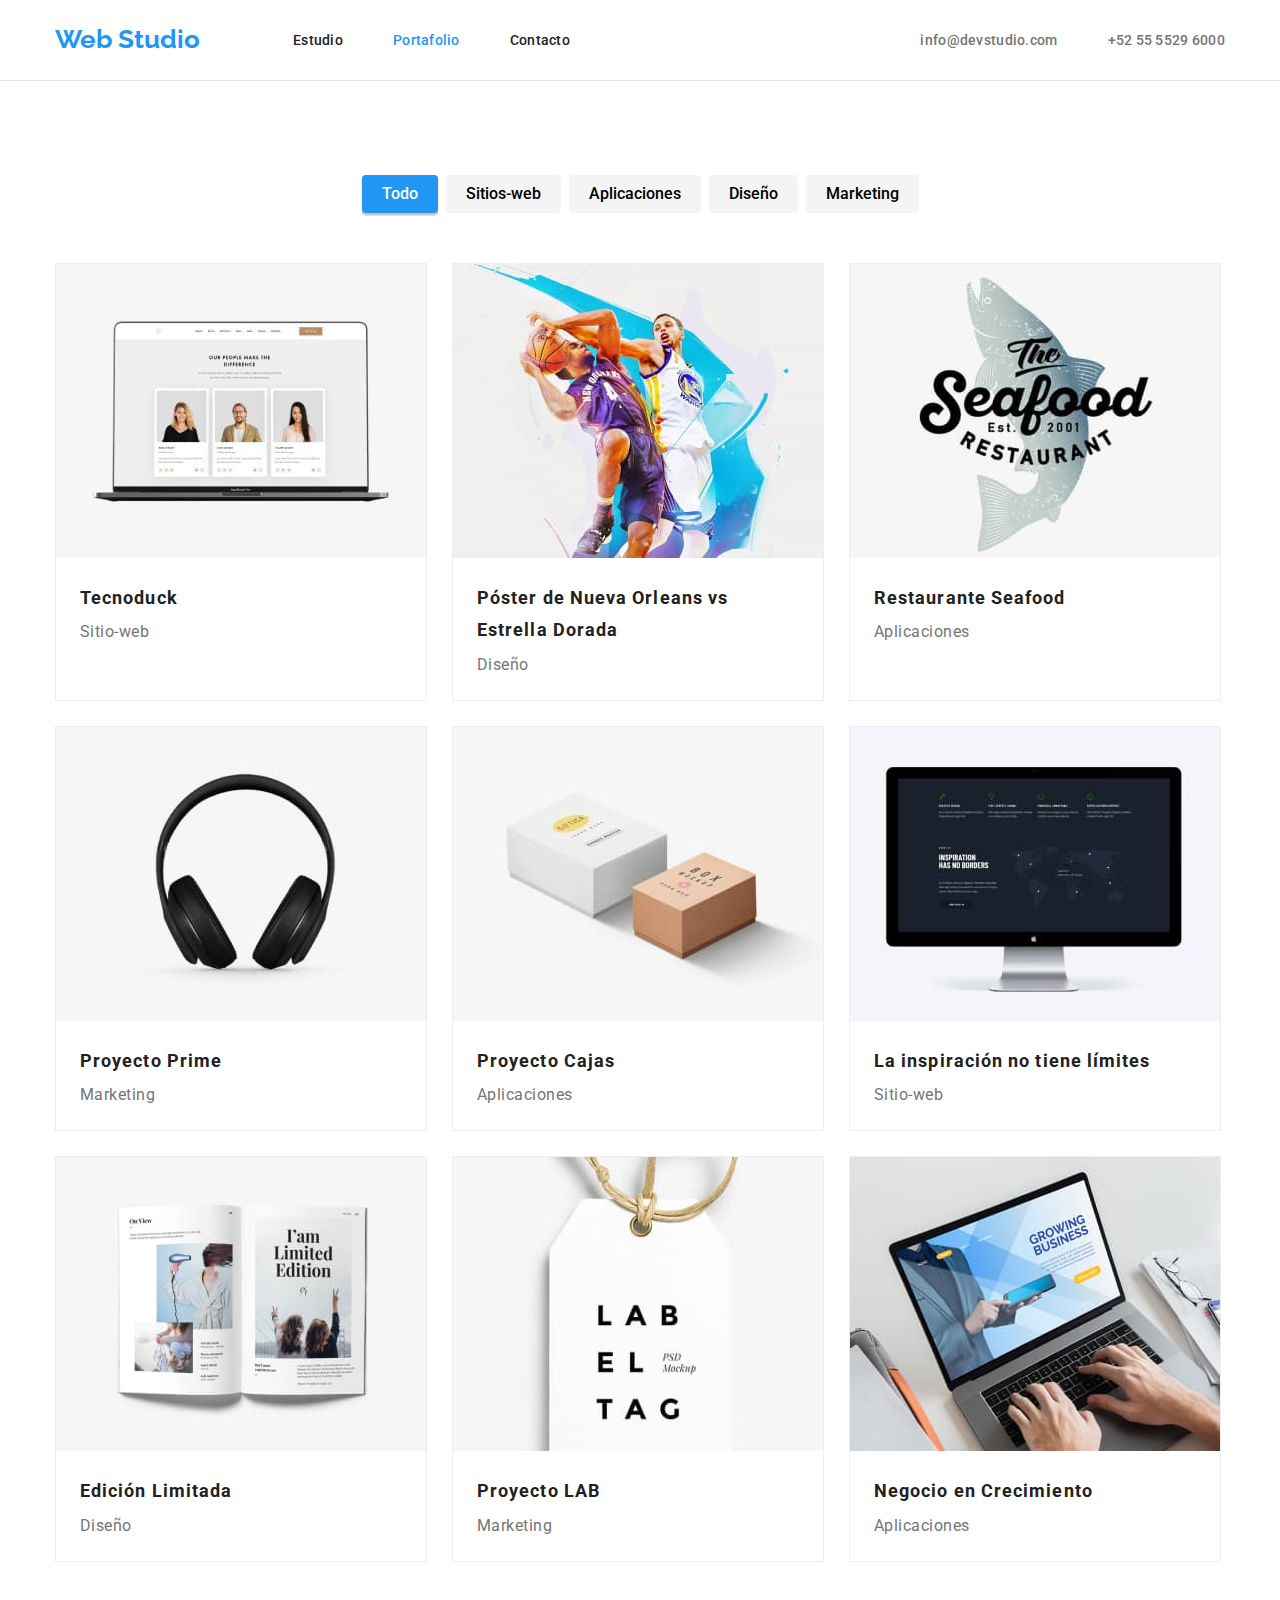
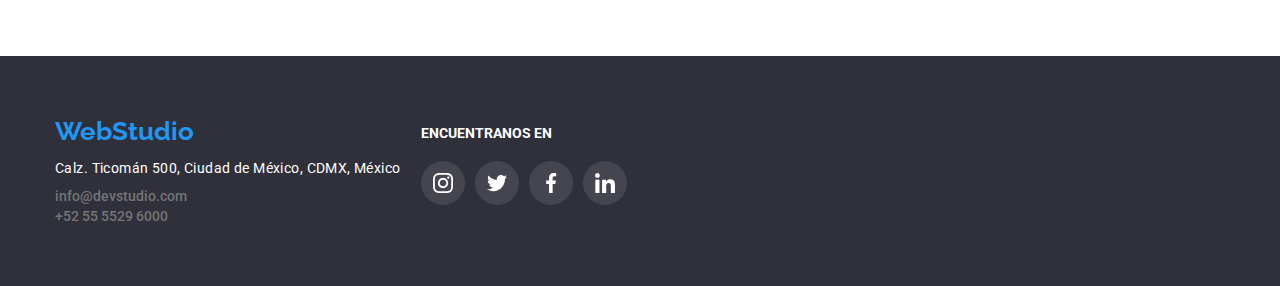
==== portafolio.html @ 3d648154 "Repository Clon" ====
<!DOCTYPE html>
<html lang="en">
  <head>
    <meta charset="UTF-8" >
    <meta http-equiv="X-UA-Compatible" content="IE=edge" >
    <meta name="viewport" content="width=device-width, initial-scale=1.0" >
    <title>Web Studio</title>
    <link rel="stylesheet" href="https://cdnjs.cloudflare.com/ajax/libs/modern-normalize/1.0.0/modern-normalize.min.css"/>
    <link rel="stylesheet" href="./css/style.css">
    <link rel="preconnect" href="https://fonts.googleapis.com">
    <link rel="preconnect" href="https://fonts.gstatic.com" crossorigin>
    <link href="https://fonts.googleapis.com/css2?family=Raleway:wght@700&family=Roboto:wght@400;500;700;900&display=swap" rel="stylesheet">
  </head>

  <body>
    <header class="header">
        <div class="container header-container">
                <nav class="menu-nav">
                    <a class="logo logo-header-position" href="#">Web Studio</a>
                    <ul class="menu-list list">
                        <li class="menu-list-item"><a class="menu-list-link" href="./index.html">Estudio</a></li>
                        <li class="menu-list-item"><a class="menu-list-portafolio" href="./portafolio.html">Portafolio</a></li>
                        <li class="menu-list-item"><a class="menu-list-link" href="#">Contacto</a></li>
                    </ul>
                </nav>
            <ul class="contact-list list">
                <li class="contact-list-item"><a class="contact-list-link" href="#">info@devstudio.com</a></li>
                <li class="contact-list-item"><a class="contact-list-link" href="#">+52 55 5529 6000</a></li>
            </ul>
        </div>           
    </header>
    <main>
      <section class="menu-section section">
        <div class="container menu-container">
          <h1 hidden class="visually-hidden">Portafolio</h1>
            <ul class="list-menu-button list">
              <li class="menu-section-list-item">
                <button class="menu-section-button-all" type="button">Todo</button>
              </li>
              <li class="menu-section-list-item">
                <button class="menu-section-button" type="button">Sitios-web</button>
              </li>
              <li class="menu-section-list-item">
                <button class="menu-section-button"  type="button">Aplicaciones</button>
              </li>
              <li class="menu-section-list-item">
                <button class="menu-section-button" type="button">Diseño</button>
              </li>
              <li class="menu-section-list-item">
                <button class="menu-section-button"  type="button">Marketing</button>
              </li>
            </ul>
            <ul class="list-projects list">
              <li class="projects-section-list-item">
                <img class="projects-section-img"
                src="images/tecnoduck.jpg" 
                alt="tecnoduck" >
                <div class="projects-section-title-text">
                <h2 class="projects-section-list-title">Tecnoduck</h2>
                <p class="projects-section-list-text">Sitio-web</p>
                </div>
              </li>
              <li class="projects-section-list-item">
                <img class="projects-section-img"
                src="images/posterdedeportes.jpg"
                alt="tecnoduck">
                <div class="projects-section-title-text">
                <h2 class="projects-section-list-title">Póster de Nueva Orleans vs Estrella Dorada</h2>
                <p class="projects-section-list-text">Diseño</p>
                </div>
              </li>
              <li class="projects-section-list-item">
                <img class="projects-section-img" 
                src="images/seafood.jpg" 
                alt="seafood" >
                <div class="projects-section-title-text">
                <h2 class="projects-section-list-title">Restaurante Seafood</h2>
                <p class="projects-section-list-text">Aplicaciones</p>
                </div>
              </li>
              <li class="projects-section-list-item">
                <img class="projects-section-img" 
                src="images/projectprime.jpg" 
                alt="projectprime" >
                <div class="projects-section-title-text">
                <h2 class="projects-section-list-title">Proyecto Prime</h2>
                <p class="projects-section-list-text">Marketing</p>
                </div>
              </li>
              <li class="projects-section-list-item">
                <img class="projects-section-img" 
                src="images/projectcajas.jpg" 
                alt="projectcajas" >
                <div class="projects-section-title-text">
                <h2 class="projects-section-list-title">Proyecto Cajas</h2>
                <p class="projects-section-list-text">Aplicaciones</p>
                </div>
              </li>
              <li class="projects-section-list-item">
                <img class="projects-section-img" 
                src="images/inspiracion.jpg" 
                alt="inspiracion" >
                <div class="projects-section-title-text">
                <h2 class="projects-section-list-title">La inspiración no tiene límites</h2>
                <p class="projects-section-list-text">Sitio-web</p>
                </div>
              </li>
              <li class="projects-section-list-item">
                <img class="projects-section-img" 
                src="images/edicion.jpg" 
                alt="edicion" >
                <div class="projects-section-title-text">
                <h2 class="projects-section-list-title">Edición Limitada</h2>
                <p class="projects-section-list-text">Diseño</p>
                </div>
              </li>
              <li class="projects-section-list-item">
                <img class="projects-section-img" 
                src="images/projectlab.jpg" 
                alt="projectlab" >
                <div class="projects-section-title-text">
                <h2 class="projects-section-list-title">Proyecto LAB</h2>
                <p class="projects-section-list-text">Marketing</p>
              </li>
              <li class="projects-section-list-item">
                <img class="projects-section-img" 
                src="images/negocio.jpg" 
                alt="negocio" >
                <div class="projects-section-title-text">
                <h2 class="projects-section-list-title">Negocio en Crecimiento</h2>
                <p class="projects-section-list-text">Aplicaciones</p>
                </div>
              </li>
            </ul>
          </div>
        </section>
    </main>
    <footer class="footer">
      <div class="container footer-container">
        <div>
          <a class="logo logo-footer-position" href="WebStudio">WebStudio</a>
          <address class="">
            <a
              class="link contacts site"
              href="https://goo.gl/maps/ua91CeisvxC2wW5t7"
              >Calz. Ticomán 500, Ciudad de México, CDMX, México</a
            >
            <ul class="list list-footer">
              <li class="footer-item">
                <a class="link contacts email" href="mailto:info@devstudio.com"
                  >info@devstudio.com</a
                >
              </li>
              <li class="footer-item">
                <a class="link contacts tel" href="tel:+52 55 5529 6000"
                  >+52 55 5529 6000</a
                >
              </li>
            </ul>
          </address>
        </div>
        <div class="icon-encuentranos-section">
          <h3 class="encuentranos">ENCUENTRANOS EN</h3>
          <ul class="list container-icon-footer">
            <li class="icon-footer-item">
            <a class="icon-footer-encuentranos" href="#">
                <svg class="icon-footer" width="44" height="44">
                <use
                  href="./images/symbol-defs.svg#icon-instagram-1"
                  width="20"
                  height="20"
                  x="12"
                  y="12"
                ></use>
              </a>
            </svg>
            </li>
            <li class="icon-footer-item">
            <a class="icon-footer-encuentranos" href="#">
                <svg class="icon-footer" width="44" height="44">
                <use
                  href="./images/symbol-defs.svg#icon-twitter-1"
                  width="20"
                  height="20"
                  x="12"
                  y="12"
                ></use>
              </a>
            </svg>
            </li>
            <li  class="icon-footer-item">
            <a class="icon-footer-encuentranos" href="#">
                <svg class="icon-footer" width="44" height="44">
                <use
                  href="./images/symbol-defs.svg#icon-facebook-1"
                  width="20"
                  height="20"
                  x="12"
                  y="12"
                ></use>
              </a>
            </svg>
            </li>
            <li  class="icon-footer-item">
            <a class="icon-footer-encuentranos" href="#">
                <svg class="icon-footer" width="44" height="44">
                <use
                  href="./images/symbol-defs.svg#icon-linkedin-1"
                  width="20"
                  height="20"
                  x="12"
                  y="12"
                ></use>
              </a>
            </svg>
            </li>
            </ul>
          </div>
        </div>
      </div>
    </footer>
  </body>
</html>
---- css/style.css ----
/* ESTOS SON TODOS LOS COLORES GLOBALES */

:root {
  --brand-color: #2196F3;
  --main-color-dark: #212121;
  --main-color-light: #FFFFFF;
  --main-color-grey: #757575;
  --main-border-light:#EEEEEE;
  --main-border-grey: #AFB1B8;
  --main-border-chill: #f7ebeb;
  --main-background-chill:#F5F4FA;
  --main-background-light: #FFFFFF;
  --main-background-beige: #E5E5E5;
  --main-background-semi-light: #f4f4f4;
  --main-background-dark: #2F303A;
 }

/*ESTO SON ESTILOS GLOBALES PARA TODO EL CODIGO */

body{
  font-family: 'Roboto', sans-serif;
  color: var(--main-color-dark);
}
h1,h2,h3,h4,h5,h6,p{
  margin-top: 0px;
}
*,*::before,*::after {
  box-sizing: border-box;
}
.list{
  list-style: none;
  padding-left: 0px;
  margin: 0px;
}
.header{
  border-bottom: 1px solid #E5E5E5;
}
.visually-hidden {
  position: absolute;
  width: 1px;
  height: 1px;
  margin: -1px;
  border: 0;
  padding: 0;
  white-space: nowrap;
  clip-path: inset(100%);
  clip: rect(0 0 0 0);
  overflow: hidden;
}
.icon-item{
  width: 264px;
  height: 112px;
  display: flex;
  align-items: center;
  justify-content: center;
  fill: var(--brand-color);
}

.header-container{
  display: flex;
  align-items: center;
}

.container {  
  width: 1200px;  
  padding-left: 15px;  
  padding-right: 15px;  
  margin-left:  auto;  
  margin-right: auto;
}
.section{
  padding-top: 94px;
  padding-bottom: 94px;
}

/* ESTO ES TODO HEADER */

.menu-nav{
  display: flex;
  align-items: center;
}
.logo{
  font-size: 26px;
  font-weight: 700;
  line-height: 1.19;
  color: var(--brand-color);
  margin-right: 93px;
  font-family: 'Raleway', sans-serif;
  text-decoration: none;
  display: block;
}
.logo-header-position{
  padding: 24px 0px 25px;
}
.menu-list{
  display: flex;
}
.menu-list-link{
  font-size: 14px;
  font-weight: 500;
  line-height: 0.8;
  letter-spacing: 0.02em;
  text-align: left;
  color: var(--main-color-dark);
  text-decoration: none;
  padding-top: 32px;
  padding-bottom: 32px;
}
.menu-list-item:not(:last-child){
  margin-right: 50px;
}
.menu-list-studio{
  font-size: 14px;
  font-weight: 500;
  line-height: 0.8;
  letter-spacing: 0.02em;
  text-align: left;
  text-decoration: none;
  color: var(--brand-color);
  padding-top: 32px;
  padding-bottom: 32px;
}
.menu-list-portafolio{
  font-size: 14px;
  font-weight: 500;
  line-height: 0.8;
  letter-spacing: 0.02em;
  text-align: left;
  text-decoration: none;
  color: var(--brand-color);
  padding-top: 32px;
  padding-bottom: 32px;
}
.menu-list-link:hover, .menu-list-link:focus, .menu-list-link:active{
  color: var(--brand-color);
}
.icon-envelope{
  fill: var(--main-color-grey);
}
.contact-list{
  display: flex;
  margin-left: auto;
}
.contact-list-link{
  padding-top: 32px;
  padding-bottom: 32px;
  font-family: 'Roboto', sans-serif;
  font-size: 14px;
  font-weight: 500;
  line-height: 0.8;
  letter-spacing: 0.02em;
  color: var(--main-color-grey);
  text-decoration: none;
}
.contact-list-item:not(:last-child){
  margin-right: 50px;
}
.contact-list-item:hover .contact-list-link{
  color: var(--brand-color);
}
.contact-list-item:hover .icon-envelope{
  fill: var(--brand-color);
}
.contact-list-link:focus{
  color: var(--brand-color);
}
.contact-list-link:focus .icon-envelope{
  fill: var(--brand-color);
}
.contact-list-item:not(:last-child){
  margin-right: 50px;
}

/* ESTO ES HERO SECTION */

.hero-section{
  text-align: center;
  padding: 200px 0;
  margin: auto;
  background: rgba(47, 48, 58, 0.4) url("https://cdn.discordapp.com/attachments/845486960742105089/1064712815560114276/img-hero.jpg")
  no-repeat center;
  background-size: cover;
  box-shadow: none;
}

.hero-title{
  font-size: 44px;
  font-weight: 900;
  line-height: 1.3;
  letter-spacing: 0.06em;
  margin-right: auto;
  margin-left: auto;
  color: var(--main-color-light);
  text-transform: uppercase;
  width: 696px;
  margin-bottom: 30px;
}
.hero-section-button{
  font-weight: 700;
  font-size: 16px;
  line-height: 1.8;
  border-radius: 4px;
  padding: 10px 32px 10px 32px;
  background-color: var(--brand-color);
  color: var(--main-color-light);
  box-shadow: 0px 4px 4px rgba(0, 0, 0, 0.15);
  border: 0px;
  cursor: pointer;
  width: 261px;
}

/* ESTO ES FEATURE SECTION */

.list-feature {
  display: flex;
  flex-wrap: wrap;
  gap: 30px;
  padding: 0;
}
.icon-item{
  display: flex;
  justify-content: center;
  margin-bottom: 20px;
  background-color: var(--main-background-chill);
  fill:var(--main-background-light);
  padding: 25px 102px 25px 102px;
  border-radius: 4px;
}
.feature-icon{ 
    width: 66px;
    height: 70px;
}
.feature-section-item{
  width: 270px;
  margin-left: auto;
  margin-right: auto;
  display: flex;
  flex-direction: column;
}
.feature-section-item h2 {
  margin-top: 0;
  font-size: 20px;
}
.feature-section-item p {
  margin: 0;
}
.feature-section-item {
  flex-basis: calc((100% - 90px) / 4);
}
.feature-section-list-title{
  font-style: normal;
  font-weight: 700;
  font-size: 14px;
  line-height: 1.6;
  letter-spacing: 0.03em;
  text-transform: uppercase;
  margin-bottom: 10px;
}
.feature-section-list-text{
  font-style: normal;
  font-weight: 400;
  font-size: 14px;
  line-height: 1.6;
  letter-spacing: 0.03em;
  color: var(--main-color-grey);
}

/* ESTO ES DEDICATION SECTION */

.dedication-section-title{
  display: block;
  font-weight: 700;
  font-size: 36px;
  line-height: 1.1;
  text-align: center;
  letter-spacing: 0.03em;
  margin-bottom: 55px;
}
.list-dedication {
  display: flex;
  flex-wrap: wrap;
  gap: 23px;
  padding: 0;
}
.dedication-section-item {
  flex-basis: calc((100% - 50px) / 3);
}

/* ESTO ES TEAM SECTION */

.team-section{
  background-color: var(--main-background-chill);
}
.team-section-title{
  display: block;
  text-align: center;
  margin-bottom: 50px;
  font-weight: 700;
  font-size: 36px;
  line-height: 1,1;
}
.team-soc-list {
    display: flex;
    justify-content: center;
    align-items: center;
    gap: 17px;
}
.team-soc-link {
    background-color: var(--main-background-light);
    border-radius: 50%;
    display: flex;
    width: 40px;
    height: 40px;
    align-items: center;
    justify-content: center;
}

.team-soc-item:hover .team-soc-link{
  background-color: var(--brand-color);
}
.team-soc-item:hover .team-soc-icon{
  fill: var(--main-color-light);
}
.team-soc-link .team-soc-icon:focus {
    fill: var(--main-color-light)
}
.team-soc-link:focus{
 background-color: var(--brand-color);
}
.team-soc-link:focus .team-soc-icon{
  fill: var(--main-color-light);
}
.team-soc-icon{
  height: 20px;
  width: 20px;
  fill: #AFB1B8;
}
.team-dedication {
  flex-wrap: wrap;
  gap: 37px;
  padding: 0;
}
.team-section-item {
  flex-basis: calc((100% - 111px) / 4);
}
.team-section-item{
  text-align: center;
  background-color: var(--main-background-light);
  border: 1px solid var(--main-border-chill);
  box-shadow: 0px 1px 3px rgba(0, 0, 0, 0.12), 0px 1px 1px rgba(0, 0, 0, 0.14), 0px 2px 1px rgba(0, 0, 0, 0.2);
  border-radius: 0px 0px 4px 4px;
}
.team-section-title-text{
  padding: 25px;
}
.team-section-list-title{
  display: block;
  margin-bottom: 15px;
  text-align: center;
  font-weight: 500;
  font-size: 16px;
  line-height: 1.1;
  letter-spacing: 0.03em;
}

.team-section-list-text{
  display: block;
  font-weight: 400;
  margin: 0px;
  margin-bottom: 28px;
  font-size: 16px;
  line-height: 1.1;
  letter-spacing: 0.03em;
  color: var(--main-color-grey);
}

/*ESTO ES CLIENTS */

.clients-title { 
    margin-top: 59px;
    font-weight: 700;
    font-size: 36px;
    line-height: 1.11;
    letter-spacing: 0.02em;
    color: var(--main-color-dark);
    text-align: center;
}
.clients-list {
    display: flex; 
    gap: 24px;
}
.site {
  font-size: 14px;
  font-weight: 400;
  letter-spacing: 0.03em;
  text-align: left;
  line-height: 1.8;
}
.clients-list-item{
  flex-basis: calc((100% - 130px) / 6);
}
.clients-link{
    border-radius: 4px;
    width: 168px;
    height: 88px;
    border: 1px solid var(--main-border-grey);
    display: flex;
    align-items: center;
    justify-content: center;
    cursor: pointer;
}
.clients-list-item{
    width: 168px;
    height: 88px;
}

.clients-list-item:hover .clients-link{
  color: var(--brand-color);
  border-color: solid 1px var(--brand-color);
}
.clients-list-item:hover .clients-icon{
  fill: var(--brand-color);
}
.clients-link:focus .clients-icon{
  background-color: var(--main-background-chill);
  fill: var(--brand-color);
}
.clients-icon {
  width: 104px;
  height: 56px;
  fill: currentColor;
  fill: #AFB1B8;
}
.clients-icon:hover{
  fill: var(--brand-color);
}


/*ESTO ES FOOTER */


.footer {
  background: var(--main-background-dark);
  padding-top: 60px;
  padding-bottom: 60px;
  display: flex;
}

.logo-footer-position {
  margin-bottom: 9px;
  margin-right: 0px;
}
.contacts.site {
  margin-bottom: 7px;
  display: block;
}
.footer-container {
  display: flex;
  gap: 20px;
}
.list-footer {
  margin-top: 0px;
  margin-bottom: 0px;
  padding-left: 0;
}
.contacts {
  font-style: normal;
  font-weight: 500;
  font-size: 14px;
  color: var(--main-color-grey);
  text-decoration: none;
  list-style: none;
}

.contacts:hover,
.contacts:focus {
  color: var(--brand-color);
}
.link.site {
  font-style: normal;
  font-weight: 400;
  font-size: 14px;
  color: var(--main-background-light);
  text-decoration: none;
}
.footer-item {
  margin-bottom: 2px;
}
.footer-item:last-child {
  margin-bottom: 0;
}

.icon-footer {
  cursor: pointer;
  border-radius: 50%;
  background: rgba(255, 255, 255, 0.1);
}
.icon-footer-encuentranos{
  fill: var(--main-color-light);
}
.icon-footer:hover{
  background-color: var(--brand-color);
}
.icon-footer-encuentranos:focus .icon-footer{
  background-color: var(--brand-color);
}
.container-icon-footer {
  display: flex;
  justify-content: center;
  align-items: center;
  cursor: pointer;
  gap: 10px;
}
.link.site{
  margin-bottom: 6px;
}
.encuentranos {
  padding-top: 9px;
  font-style: normal;
  font-weight: 700;
  font-size: 14px;
  color: var(--main-color-light);
  margin-bottom: 20px;
}

/*ESTO ES BOTONES DE PORTAFOLIO */

.list-menu-button{
  display: flex;
  justify-content: center;
  margin-bottom: 50px;
}
.menu-section-button{
  display: flex;
  font-size: 16px;
  line-height: 1.6;
  margin-left: 8px;
  font-family: 'Roboto', sans-serif;
  font-weight: 500;
  background: var(--main-background-semi-light);
  border: 0;
  padding: 6px 20px 6px 20px;
  border-radius: 4px;
}
.menu-section-button:hover, .menu-section-button:focus, .menu-section-button:active{
  background-color: var(--brand-color);
  box-shadow: 0px 3px 1px rgba(0, 0, 0, 0.1), 0px 1px 2px rgba(0, 0, 0, 0.08), 0px 2px 2px rgba(0, 0, 0, 0.12);
  border-radius: 4px;
  color:  var(--main-color-light);
  cursor: pointer;
}
.menu-section-button-all{
  display: flex;
  font-size: 16px;
  line-height: 1.6;
  font-family: 'Roboto', sans-serif;
  font-weight: 500;
  background: var(--main-background-semi-light);
  border: 0;
  padding: 6px 20px 6px 20px;
  border-radius: 4px;
  background-color: var(--brand-color);
  box-shadow: 0px 3px 1px rgba(0, 0, 0, 0.1), 0px 1px 2px rgba(0, 0, 0, 0.08), 0px 2px 2px rgba(0, 0, 0, 0.12);
  border-radius: 4px;
  color:  var(--main-color-light);
  cursor: pointer;
}

/*ESTO ES PROJECTOS DE PORTAFOLIO */

.list-projects {
  display: flex;
  flex-wrap: wrap;
  gap: 25px;
  padding: 0px;
}
.projects-section-list-item{
  flex-basis: calc((100% - 75px) / 3);
  background:var(--main-background-light);
  border: 1px solid var(--main-border-light);
}
.projects-section-list-item:hover{
  border: 1px solid var(--main-border-light);
  box-shadow: 0px 1px 1px rgba(0, 0, 0, 0.12), 0px 4px 4px rgba(0, 0, 0, 0.06), 1px 4px 6px rgba(0, 0, 0, 0.16);
}
.projects-section-title-text{
  padding: 20px 24px 20px 24px;
  margin-bottom: 0px;
}
.projects-section-list-title{
  line-height: 1.8;
  font-weight: 700;
  font-size: 18px;
  margin-bottom: 4px;
  letter-spacing: 0.06em;
  color: var(--main-color-dark);
}
.projects-section-list-text{
  font-weight: 400;
  font-size: 16px;
  margin-bottom: 0px;
  padding-bottom: 0px;
  letter-spacing: 0.03em;
  line-height: 1.8;
  color: var(--main-color-grey);
}
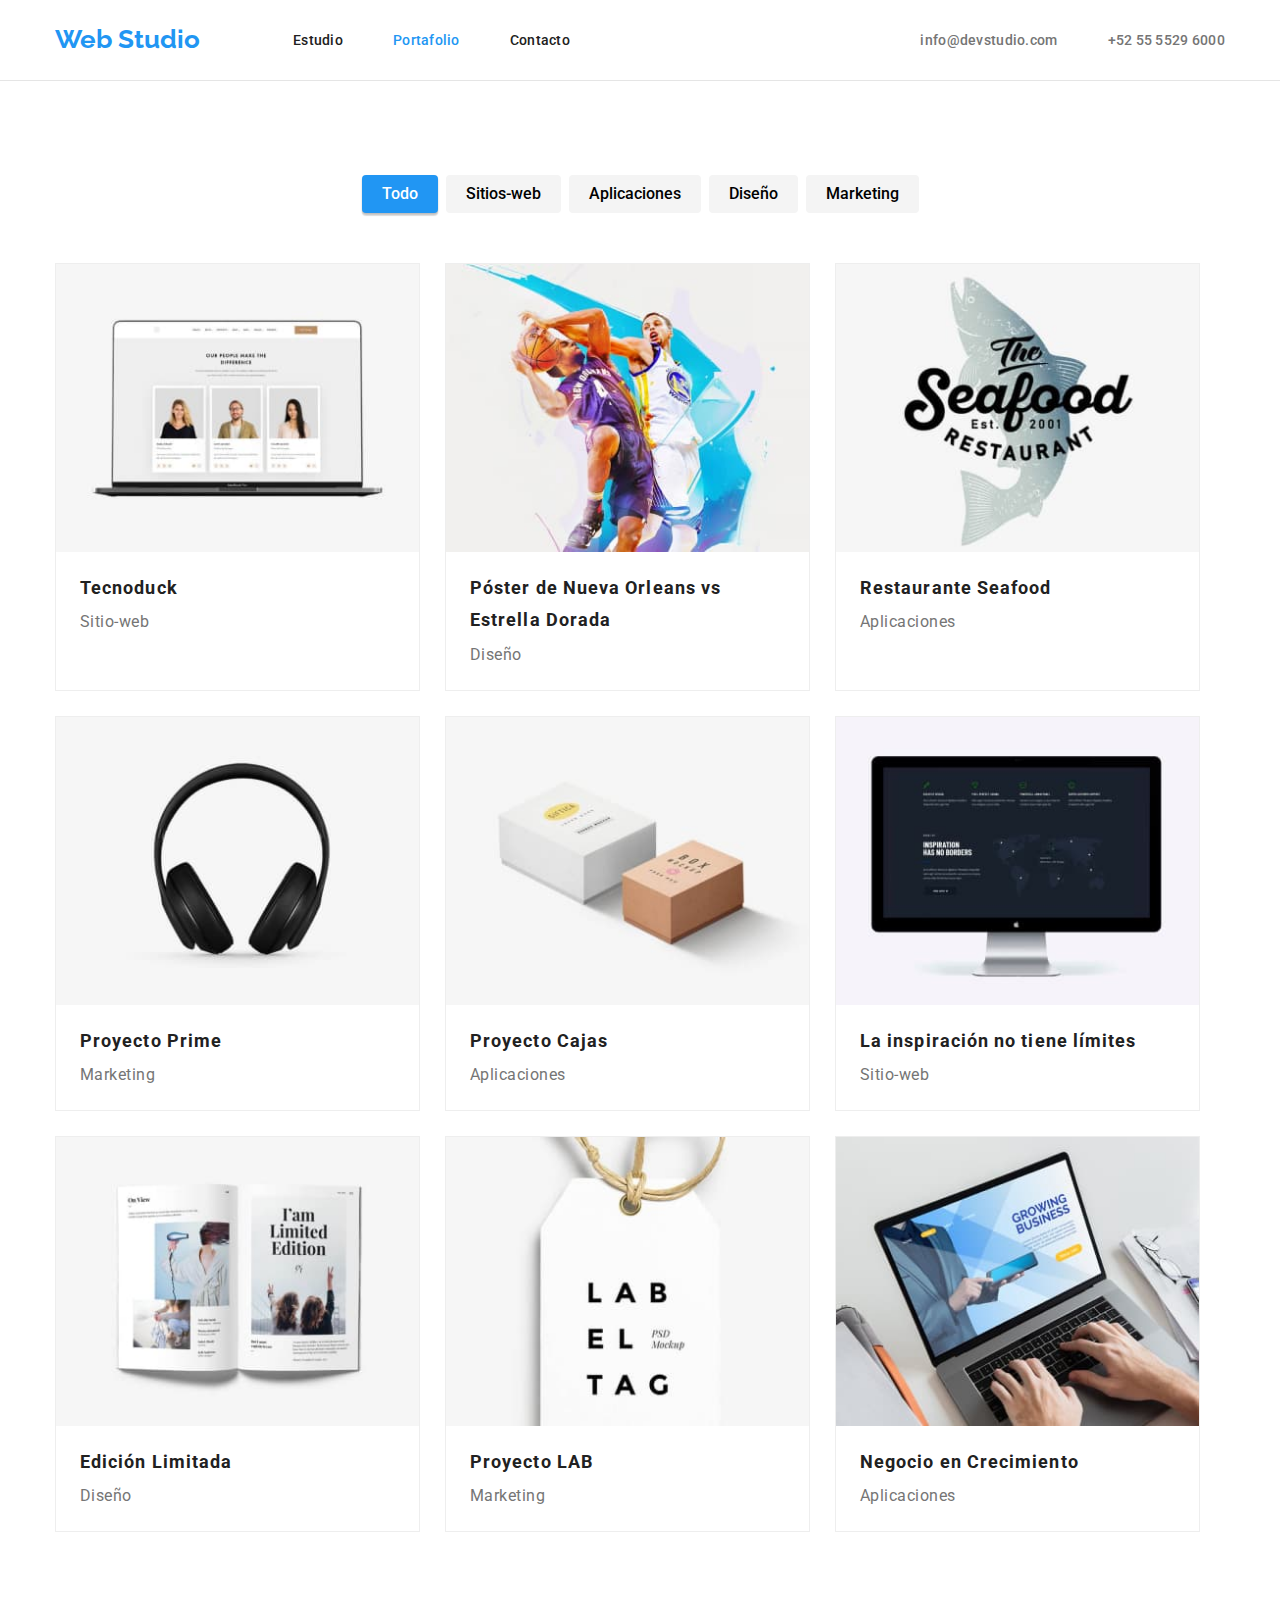
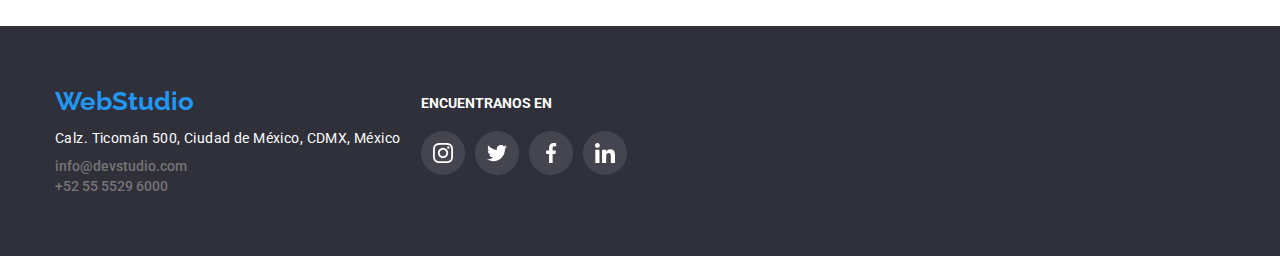
==== commit 22885d42: "go" ====
--- a/portafolio.html
+++ b/portafolio.html
@@ -52,13 +52,26 @@
             </ul>
             <ul class="list-projects list">
               <li class="projects-section-list-item">
-                <img class="projects-section-img"
-                src="images/tecnoduck.jpg" 
-                alt="tecnoduck" >
-                <div class="projects-section-title-text">
-                <h2 class="projects-section-list-title">Tecnoduck</h2>
-                <p class="projects-section-list-text">Sitio-web</p>
-                </div>
+                <a href target="_blank" class="projects-link">
+                  <div class="projects-thumb">
+                    <div class="projects-overlay">
+                      <p class="text-transition">
+                        Tecnoduck es una plataforma de distribución de
+                        coronavirus de última generación. Las compañías
+                        usan esta plataforma para el espionaje digital y
+                        los ataques a los servidores seguros de la competencia.
+                      </p>
+                    </div>
+                  </div>
+                  <img class="projects-section-img"
+                  src="images/tecnoduck.jpg" 
+                  alt="tecnoduck" 
+                  width="370">
+                  <div class="projects-section-title-text">
+                    <h2 class="projects-section-list-title">Tecnoduck</h2>
+                    <p class="projects-section-list-text">Sitio-web</p>
+                  </div>
+                </a>
               </li>
               <li class="projects-section-list-item">
                 <img class="projects-section-img"
--- a/css/style.css
+++ b/css/style.css
@@ -14,6 +14,7 @@
   --main-background-beige: #E5E5E5;
   --main-background-semi-light: #f4f4f4;
   --main-background-dark: #2F303A;
+  --cubic: cubic-bezier(0.4, 0, 0.2, 1);
  }
 
 /*ESTO SON ESTILOS GLOBALES PARA TODO EL CODIGO */
@@ -23,7 +24,11 @@
   color: var(--main-color-dark);
 }
 h1,h2,h3,h4,h5,h6,p{
-  margin-top: 0px;
+  margin: 0;
+}
+img {
+  display: flex;
+  max-width: 100%;
 }
 *,*::before,*::after {
   box-sizing: border-box;
@@ -136,6 +141,7 @@
   color: var(--brand-color);
 }
 .icon-envelope{
+  margin-right: 6px;
   fill: var(--main-color-grey);
 }
 .contact-list{
@@ -209,7 +215,37 @@
   cursor: pointer;
   width: 261px;
 }
-
+.backdrop.is-hidden{
+  visibility: hidden;
+  pointer-events: none;
+}
+.backdrop{
+  position: absolute;
+  width: 100%;
+  height: 100%;
+  top: 0;
+  left: 0;
+  display: flex;
+  justify-content: center;
+  align-items: center;
+  background: rgba(0, 0, 0, 0.2);
+  box-shadow: 0px 1px 3px rgba(0, 0, 0, 0.12), 0px 1px 1px rgba(0, 0, 0, 0.14), 0px 2px 1px rgba(0, 0, 0, 0.2);
+  border-radius: 4px;
+}
+.modal{
+  width: 528px;
+  height: 581px;
+  background: #FFFFFF;
+}
+.close-button{
+  left: 1026px;
+  top: 229px;
+  border-radius: 50%;
+  width: 30px;
+  height: 30px;
+  background: #FFFFFF;
+  border: 1px solid rgba(0, 0, 0, 0.1);
+}
 /* ESTO ES FEATURE SECTION */
 
 .list-feature {
@@ -604,4 +640,30 @@
   letter-spacing: 0.03em;
   line-height: 1.8;
   color: var(--main-color-grey);
+}
+.projects-link{
+  text-decoration: none;
+  color: currentColor;
+}
+.projects-thumb{
+  overflow: hidden;
+  position: relative;
+}
+
+.projects-overlay{
+  position: absolute;
+  top: 0;
+  left: 0;
+  background-color: var(--brand-color);
+  padding: 63px 32px 63px 24px;
+  transform: translateY(100%);
+  transition: transform 250ms var(--cubic);
+}
+.text-transition{
+  font-size: 16px;
+  line-height: 1.5;
+  color: var(--main-background-semi-light);
+}
+.projects-section-list-item:hover .projects-overlay {
+  transform: translateY(0);
 }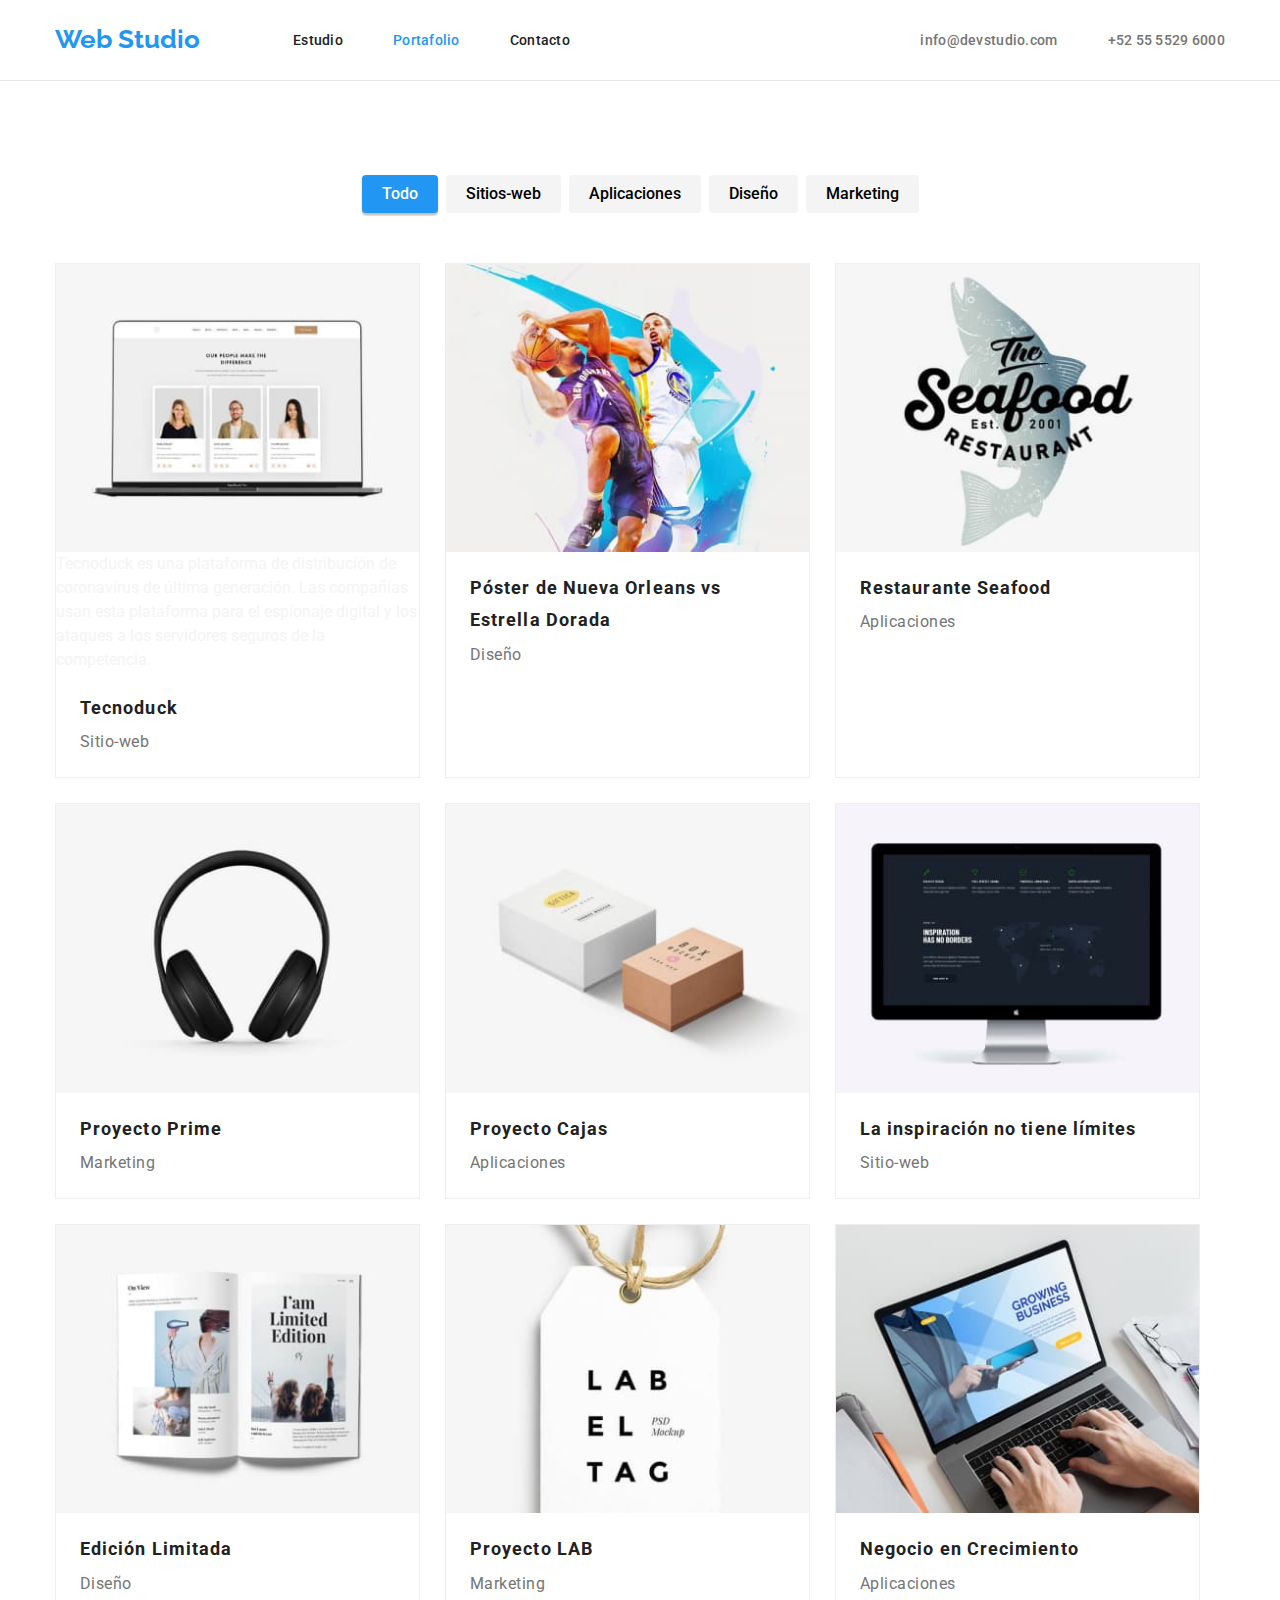
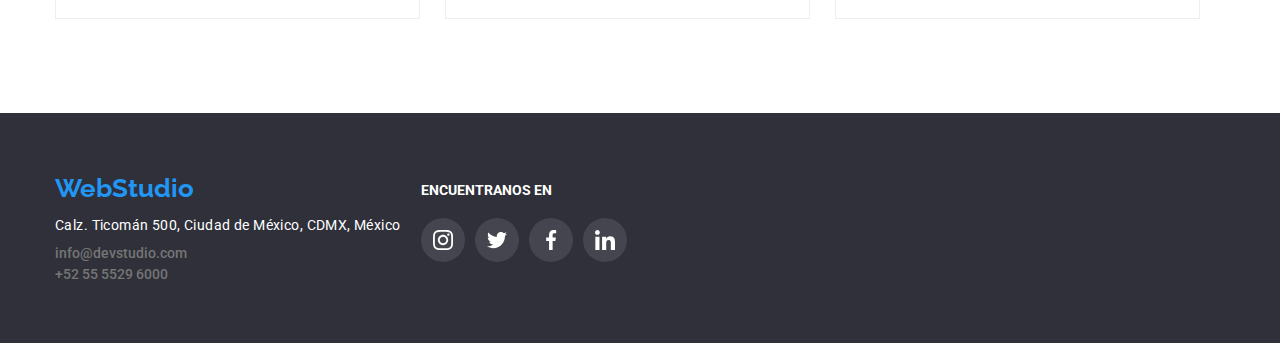
==== commit 1e789eb2: "Madre santa" ====
--- a/portafolio.html
+++ b/portafolio.html
@@ -54,19 +54,17 @@
               <li class="projects-section-list-item">
                 <a href target="_blank" class="projects-link">
                   <div class="projects-thumb">
-                    <div class="projects-overlay">
+                      <img class="projects-section-img"
+                      src="images/tecnoduck.jpg" 
+                      alt="tecnoduck" 
+                      width="370">
                       <p class="text-transition">
                         Tecnoduck es una plataforma de distribución de
                         coronavirus de última generación. Las compañías
                         usan esta plataforma para el espionaje digital y
                         los ataques a los servidores seguros de la competencia.
                       </p>
-                    </div>
                   </div>
-                  <img class="projects-section-img"
-                  src="images/tecnoduck.jpg" 
-                  alt="tecnoduck" 
-                  width="370">
                   <div class="projects-section-title-text">
                     <h2 class="projects-section-list-title">Tecnoduck</h2>
                     <p class="projects-section-list-text">Sitio-web</p>
--- a/css/style.css
+++ b/css/style.css
@@ -220,31 +220,36 @@
   pointer-events: none;
 }
 .backdrop{
-  position: absolute;
+  position: fixed;
   width: 100%;
   height: 100%;
   top: 0;
   left: 0;
-  display: flex;
-  justify-content: center;
-  align-items: center;
   background: rgba(0, 0, 0, 0.2);
   box-shadow: 0px 1px 3px rgba(0, 0, 0, 0.12), 0px 1px 1px rgba(0, 0, 0, 0.14), 0px 2px 1px rgba(0, 0, 0, 0.2);
   border-radius: 4px;
 }
 .modal{
+  top: calc((100% - 90px) / 8);
+  left: calc((100% - 528px) / 2);;
+  position: relative;
   width: 528px;
   height: 581px;
   background: #FFFFFF;
 }
 .close-button{
-  left: 1026px;
-  top: 229px;
+  position: absolute;
+  top: 8px;
+  right: 8px;
   border-radius: 50%;
   width: 30px;
   height: 30px;
   background: #FFFFFF;
   border: 1px solid rgba(0, 0, 0, 0.1);
+}
+.close-button-icon{
+  width: 11px;
+  height: 11px;
 }
 /* ESTO ES FEATURE SECTION */
 
@@ -322,7 +327,26 @@
 .dedication-section-item {
   flex-basis: calc((100% - 50px) / 3);
 }
-
+.dedication-box{
+  position: relative;
+}
+.box-dedication-button {
+    position: absolute;
+    top: 251px;
+    width: 369px;
+    height: 70px;
+    background: rgba(47, 48, 58, 0.8);
+}    
+.text-dedication {
+    font-weight: 700;
+    font-size: 14px;
+    line-height: 1.5;
+    text-align: center;
+    letter-spacing: 0.03em;
+    text-transform: uppercase;
+    color: var(--main-background-light);
+    padding: 27px
+}
 /* ESTO ES TEAM SECTION */
 
 .team-section{
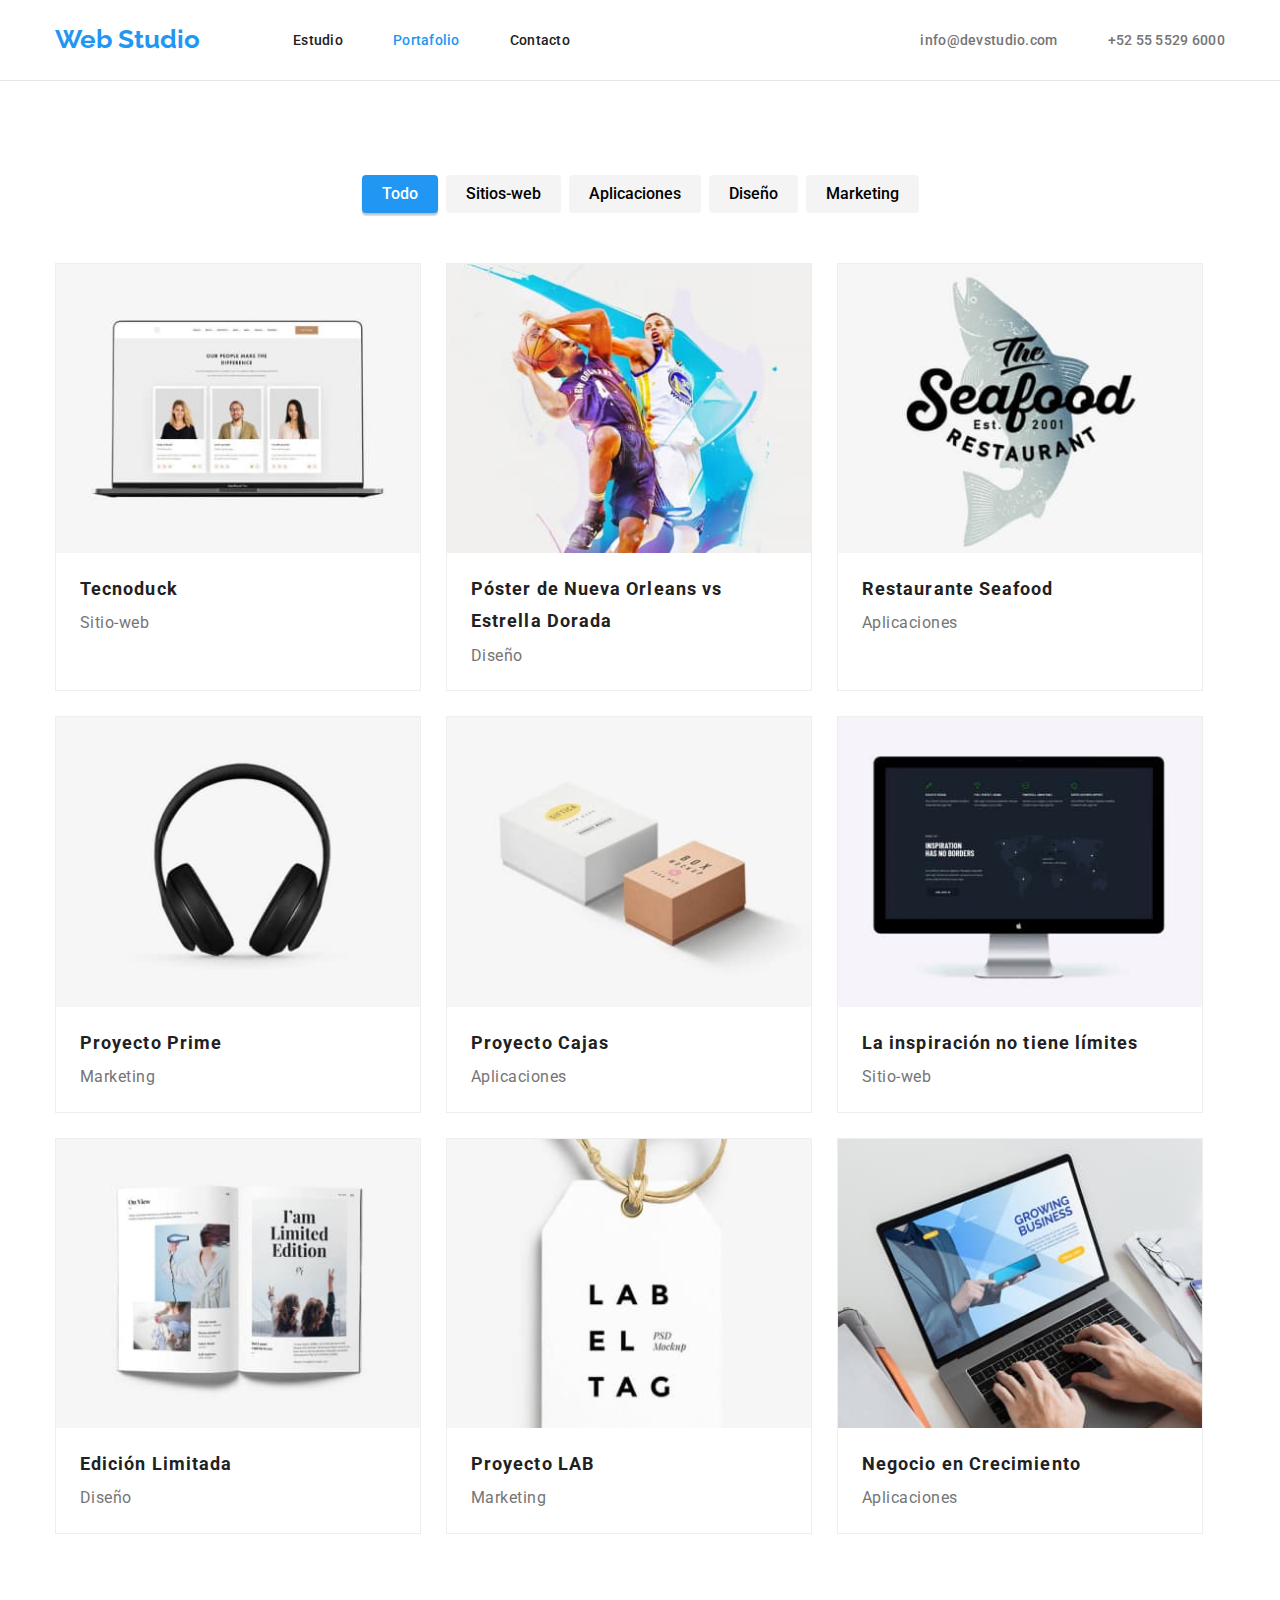
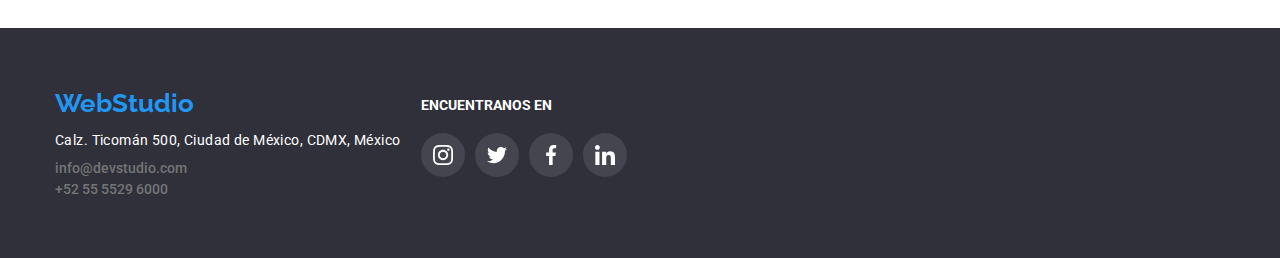
==== commit c9afa41f: "Listo, creo" ====
--- a/portafolio.html
+++ b/portafolio.html
@@ -72,75 +72,156 @@
                 </a>
               </li>
               <li class="projects-section-list-item">
-                <img class="projects-section-img"
-                src="images/posterdedeportes.jpg"
-                alt="tecnoduck">
-                <div class="projects-section-title-text">
-                <h2 class="projects-section-list-title">Póster de Nueva Orleans vs Estrella Dorada</h2>
-                <p class="projects-section-list-text">Diseño</p>
-                </div>
-              </li>
-              <li class="projects-section-list-item">
-                <img class="projects-section-img" 
-                src="images/seafood.jpg" 
-                alt="seafood" >
-                <div class="projects-section-title-text">
-                <h2 class="projects-section-list-title">Restaurante Seafood</h2>
-                <p class="projects-section-list-text">Aplicaciones</p>
-                </div>
-              </li>
-              <li class="projects-section-list-item">
-                <img class="projects-section-img" 
-                src="images/projectprime.jpg" 
-                alt="projectprime" >
-                <div class="projects-section-title-text">
-                <h2 class="projects-section-list-title">Proyecto Prime</h2>
-                <p class="projects-section-list-text">Marketing</p>
-                </div>
-              </li>
-              <li class="projects-section-list-item">
-                <img class="projects-section-img" 
-                src="images/projectcajas.jpg" 
-                alt="projectcajas" >
-                <div class="projects-section-title-text">
-                <h2 class="projects-section-list-title">Proyecto Cajas</h2>
-                <p class="projects-section-list-text">Aplicaciones</p>
-                </div>
-              </li>
-              <li class="projects-section-list-item">
-                <img class="projects-section-img" 
-                src="images/inspiracion.jpg" 
-                alt="inspiracion" >
-                <div class="projects-section-title-text">
-                <h2 class="projects-section-list-title">La inspiración no tiene límites</h2>
-                <p class="projects-section-list-text">Sitio-web</p>
-                </div>
-              </li>
-              <li class="projects-section-list-item">
-                <img class="projects-section-img" 
-                src="images/edicion.jpg" 
-                alt="edicion" >
-                <div class="projects-section-title-text">
-                <h2 class="projects-section-list-title">Edición Limitada</h2>
-                <p class="projects-section-list-text">Diseño</p>
-                </div>
-              </li>
-              <li class="projects-section-list-item">
-                <img class="projects-section-img" 
-                src="images/projectlab.jpg" 
-                alt="projectlab" >
-                <div class="projects-section-title-text">
-                <h2 class="projects-section-list-title">Proyecto LAB</h2>
-                <p class="projects-section-list-text">Marketing</p>
-              </li>
-              <li class="projects-section-list-item">
-                <img class="projects-section-img" 
-                src="images/negocio.jpg" 
-                alt="negocio" >
-                <div class="projects-section-title-text">
-                <h2 class="projects-section-list-title">Negocio en Crecimiento</h2>
-                <p class="projects-section-list-text">Aplicaciones</p>
-                </div>
+                <a href target="_blank" class="projects-link">
+                  <div class="projects-thumb">
+                    <img class="projects-section-img"
+                    src="images/posterdedeportes.jpg"
+                    alt="tecnoduck">
+                    <p class="text-transition">
+                      Tecnoduck es una plataforma de distribución de
+                      coronavirus de última generación. Las compañías
+                      usan esta plataforma para el espionaje digital y
+                      los ataques a los servidores seguros de la competencia.
+                    </p>
+                  </div>
+                  <div class="projects-section-title-text">
+                    <h2 class="projects-section-list-title">Póster de Nueva Orleans vs Estrella Dorada</h2>
+                    <p class="projects-section-list-text">Diseño</p>
+                  </div>
+                </a>
+              </li>
+              <li class="projects-section-list-item">
+                <a href target="_blank" class="projects-link">
+                  <div class="projects-thumb">
+                    <img class="projects-section-img" 
+                    src="images/seafood.jpg" 
+                    alt="seafood" >
+                    <p class="text-transition">
+                      Tecnoduck es una plataforma de distribución de
+                      coronavirus de última generación. Las compañías
+                      usan esta plataforma para el espionaje digital y
+                      los ataques a los servidores seguros de la competencia.
+                    </p>
+                  </div>
+                  <div class="projects-section-title-text">
+                    <h2 class="projects-section-list-title">Restaurante Seafood</h2>
+                    <p class="projects-section-list-text">Aplicaciones</p>
+                  </div>
+                </a>
+              </li>
+              <li class="projects-section-list-item">
+                <a href target="_blank" class="projects-link">
+                  <div class="projects-thumb">
+                    <img class="projects-section-img" 
+                    src="images/projectprime.jpg" 
+                    alt="projectprime" >
+                    <p class="text-transition">
+                      Tecnoduck es una plataforma de distribución de
+                      coronavirus de última generación. Las compañías
+                      usan esta plataforma para el espionaje digital y
+                      los ataques a los servidores seguros de la competencia.
+                    </p>
+                  </div>
+                  <div class="projects-section-title-text">
+                    <h2 class="projects-section-list-title">Proyecto Prime</h2>
+                    <p class="projects-section-list-text">Marketing</p>
+                  </div>
+                </a>
+              </li>
+              <li class="projects-section-list-item">
+                <a href target="_blank" class="projects-link">
+                  <div class="projects-thumb">
+                    <img class="projects-section-img" 
+                    src="images/projectcajas.jpg" 
+                    alt="projectcajas" >
+                    <p class="text-transition">
+                      Tecnoduck es una plataforma de distribución de
+                      coronavirus de última generación. Las compañías
+                      usan esta plataforma para el espionaje digital y
+                      los ataques a los servidores seguros de la competencia.
+                    </p>
+                  </div>
+                  <div class="projects-section-title-text">
+                    <h2 class="projects-section-list-title">Proyecto Cajas</h2>
+                    <p class="projects-section-list-text">Aplicaciones</p>
+                  </div>
+                </a>
+              </li>
+              <li class="projects-section-list-item">
+                <a href target="_blank" class="projects-link">
+                  <div class="projects-thumb">
+                    <img class="projects-section-img" 
+                    src="images/inspiracion.jpg" 
+                    alt="inspiracion" >
+                    <p class="text-transition">
+                      Tecnoduck es una plataforma de distribución de
+                      coronavirus de última generación. Las compañías
+                      usan esta plataforma para el espionaje digital y
+                      los ataques a los servidores seguros de la competencia.
+                    </p>
+                  </div>
+                  <div class="projects-section-title-text">
+                    <h2 class="projects-section-list-title">La inspiración no tiene límites</h2>
+                    <p class="projects-section-list-text">Sitio-web</p>
+                  </div>
+                </a>
+              </li>
+              <li class="projects-section-list-item">
+                <a href target="_blank" class="projects-link">
+                  <div class="projects-thumb">
+                    <img class="projects-section-img" 
+                    src="images/edicion.jpg" 
+                    alt="edicion" >
+                    <p class="text-transition">
+                      Tecnoduck es una plataforma de distribución de
+                      coronavirus de última generación. Las compañías
+                      usan esta plataforma para el espionaje digital y
+                      los ataques a los servidores seguros de la competencia.
+                    </p>
+                  </div>
+                  <div class="projects-section-title-text">
+                    <h2 class="projects-section-list-title">Edición Limitada</h2>
+                    <p class="projects-section-list-text">Diseño</p>
+                  </div>
+                </a>
+              </li>
+              <li class="projects-section-list-item">
+                <a href target="_blank" class="projects-link">
+                  <div class="projects-thumb">
+                    <img class="projects-section-img" 
+                    src="images/projectlab.jpg" 
+                    alt="projectlab" >
+                    <p class="text-transition">
+                      Tecnoduck es una plataforma de distribución de
+                      coronavirus de última generación. Las compañías
+                      usan esta plataforma para el espionaje digital y
+                      los ataques a los servidores seguros de la competencia.
+                    </p>
+                  </div>
+                  <div class="projects-section-title-text">
+                    <h2 class="projects-section-list-title">Proyecto LAB</h2>
+                    <p class="projects-section-list-text">Marketing</p>
+                  </div>
+                </a>
+              </li>
+              <li class="projects-section-list-item">
+                <a href target="_blank" class="projects-link">
+                  <div class="projects-thumb">
+                    <img class="projects-section-img" 
+                    src="images/negocio.jpg" 
+                    alt="negocio" >
+                    <p class="text-transition">
+                      Tecnoduck es una plataforma de distribución de
+                      coronavirus de última generación. Las compañías
+                      usan esta plataforma para el espionaje digital y
+                      los ataques a los servidores seguros de la competencia.
+                    </p>
+                  </div>
+                  <div class="projects-section-title-text">
+                    <h2 class="projects-section-list-title">Negocio en Crecimiento</h2>
+                    <p class="projects-section-list-text">Aplicaciones</p>
+                  </div>
+                </a>
               </li>
             </ul>
           </div>
--- a/css/style.css
+++ b/css/style.css
@@ -666,28 +666,41 @@
   color: var(--main-color-grey);
 }
 .projects-link{
+  position: relative;
   text-decoration: none;
   color: currentColor;
 }
 .projects-thumb{
   overflow: hidden;
   position: relative;
-}
-
-.projects-overlay{
+  width: 364px;
+  height: auto;
+}
+.text-transition{
+  overflow: hidden;
+  background: rgba(33, 150, 243, 0.9);
   position: absolute;
-  top: 0;
-  left: 0;
-  background-color: var(--brand-color);
-  padding: 63px 32px 63px 24px;
+  width: 100%;
+  height: 100%;
   transform: translateY(100%);
   transition: transform 250ms var(--cubic);
-}
-.text-transition{
   font-size: 16px;
   line-height: 1.5;
   color: var(--main-background-semi-light);
-}
-.projects-section-list-item:hover .projects-overlay {
+  padding: 63px 24px 63px 24px;
+}
+.projects-thumb {
+  position: relative;
+}
+.projects-thumb:hover .text-transition {
+  top: 0px;
+  overflow: visible;
   transform: translateY(0);
-}+}
+.projects-link:focus .text-transition {
+  top: 0px;
+  overflow: visible;
+  transform: translateY(0);
+}
+
+
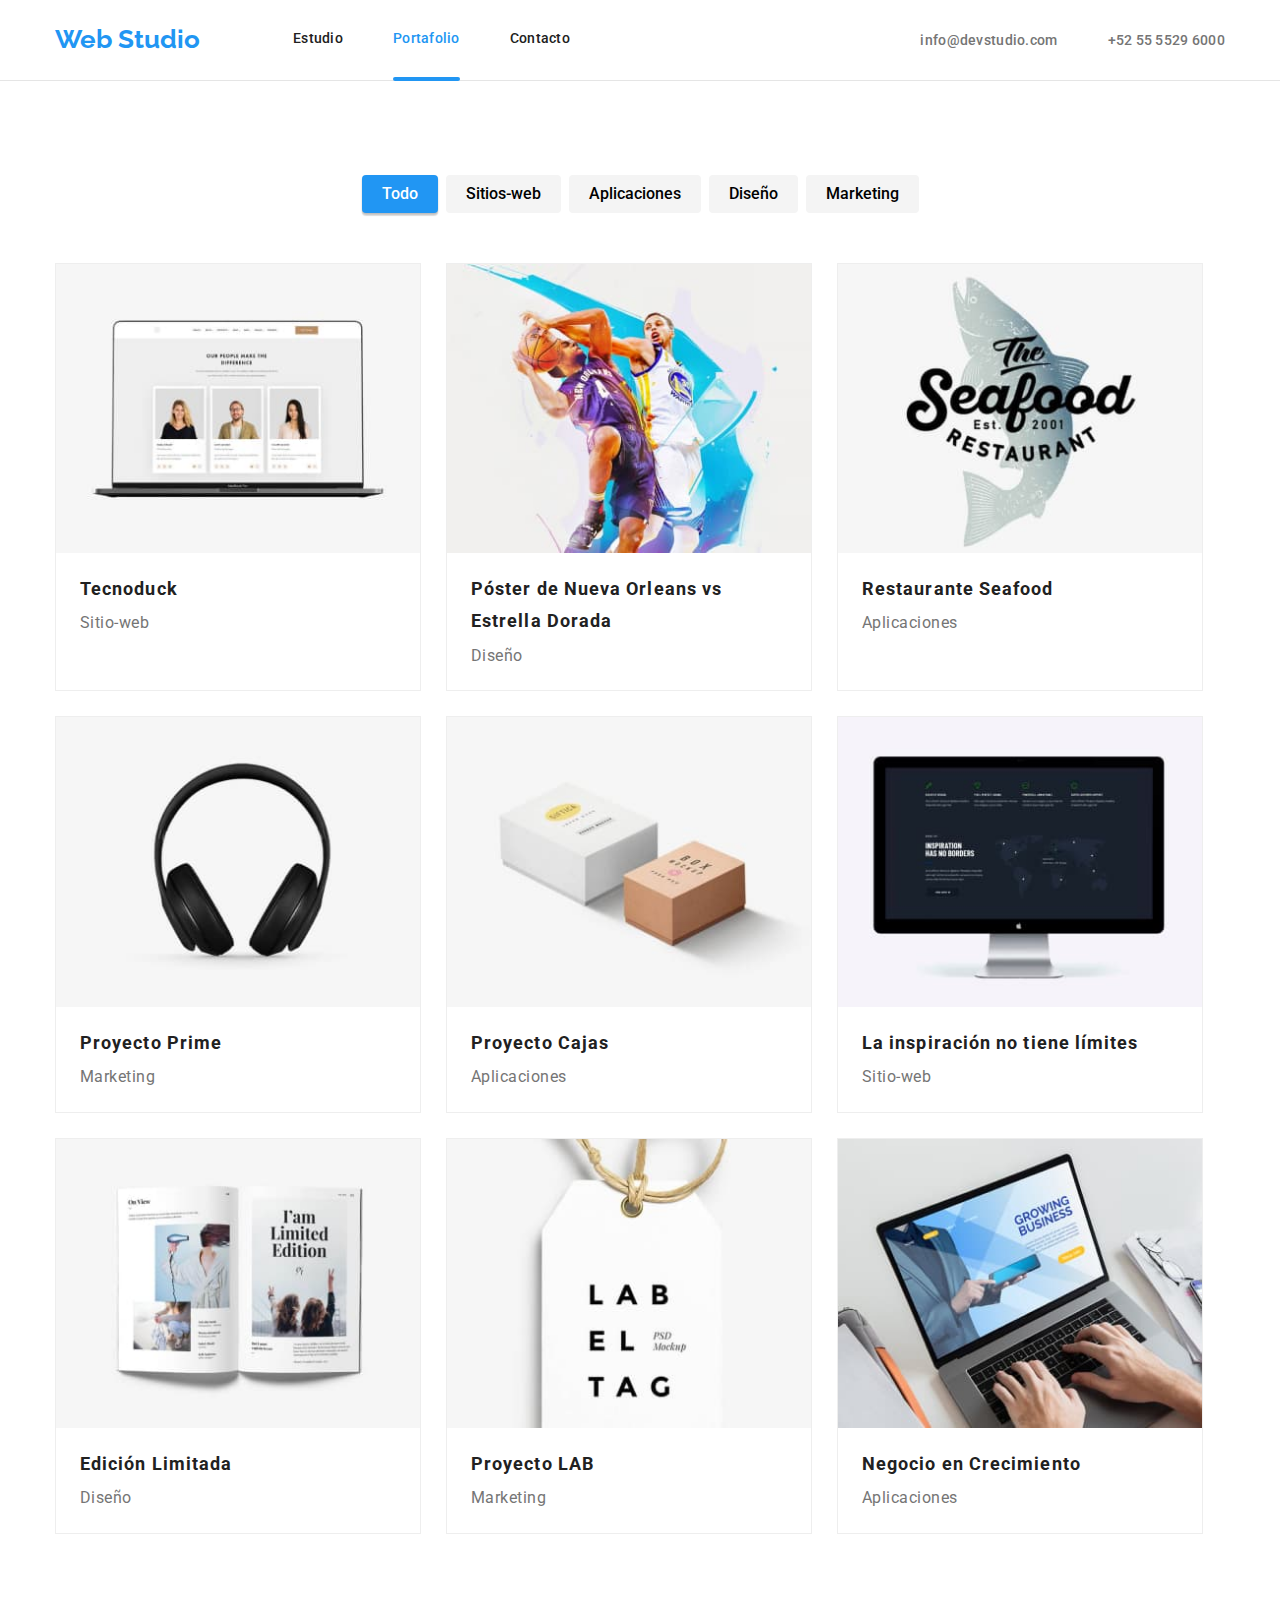
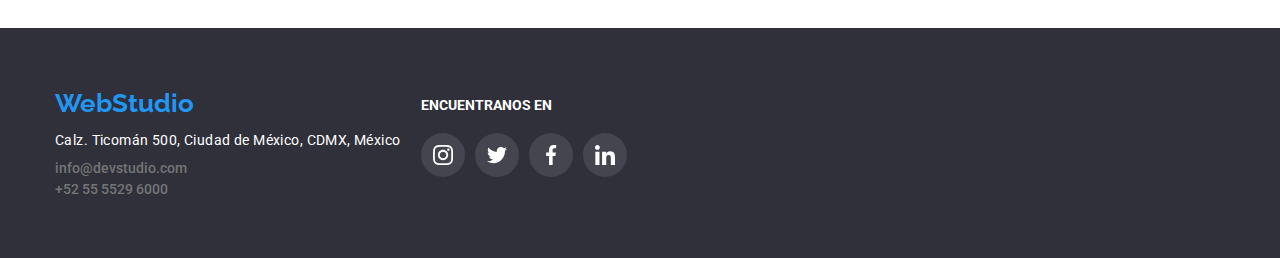
==== commit 7c9836c4: "Ya?" ====
--- a/portafolio.html
+++ b/portafolio.html
@@ -18,8 +18,8 @@
                 <nav class="menu-nav">
                     <a class="logo logo-header-position" href="#">Web Studio</a>
                     <ul class="menu-list list">
-                        <li class="menu-list-item"><a class="menu-list-link" href="./index.html">Estudio</a></li>
-                        <li class="menu-list-item"><a class="menu-list-portafolio" href="./portafolio.html">Portafolio</a></li>
+                        <li class="menu-list-item"><a class="menu-list-link" href="./index.html">Estudio</span></a></li>
+                        <li class="menu-list-item"><a class="menu-list-portafolio" href="./portafolio.html"><span class="span-header">Portafolio</span></a></li>
                         <li class="menu-list-item"><a class="menu-list-link" href="#">Contacto</a></li>
                     </ul>
                 </nav>
--- a/css/style.css
+++ b/css/style.css
@@ -126,6 +126,16 @@
   padding-top: 32px;
   padding-bottom: 32px;
 }
+.span-header::after{
+  content: '';
+  position: relative;
+  top: 30px;
+  display: flex;
+  width: 100%;
+  height: 4px;
+  background-color: #2196F3;
+  border-radius: 2px;
+}
 .menu-list-portafolio{
   font-size: 14px;
   font-weight: 500;
@@ -217,6 +227,7 @@
 }
 .backdrop.is-hidden{
   visibility: hidden;
+  opacity: 0;
   pointer-events: none;
 }
 .backdrop{
@@ -226,7 +237,9 @@
   top: 0;
   left: 0;
   background: rgba(0, 0, 0, 0.2);
-  box-shadow: 0px 1px 3px rgba(0, 0, 0, 0.12), 0px 1px 1px rgba(0, 0, 0, 0.14), 0px 2px 1px rgba(0, 0, 0, 0.2);
+  opacity: 1;
+  visibility: visible;
+  transition: opacity 250ms cubic-bezier(0.4, 0, 0.2, 1), visibility 250ms cubic-bezier(0.4, 0, 0.2, 1);
   border-radius: 4px;
 }
 .modal{
@@ -236,6 +249,7 @@
   width: 528px;
   height: 581px;
   background: #FFFFFF;
+  
 }
 .close-button{
   position: absolute;
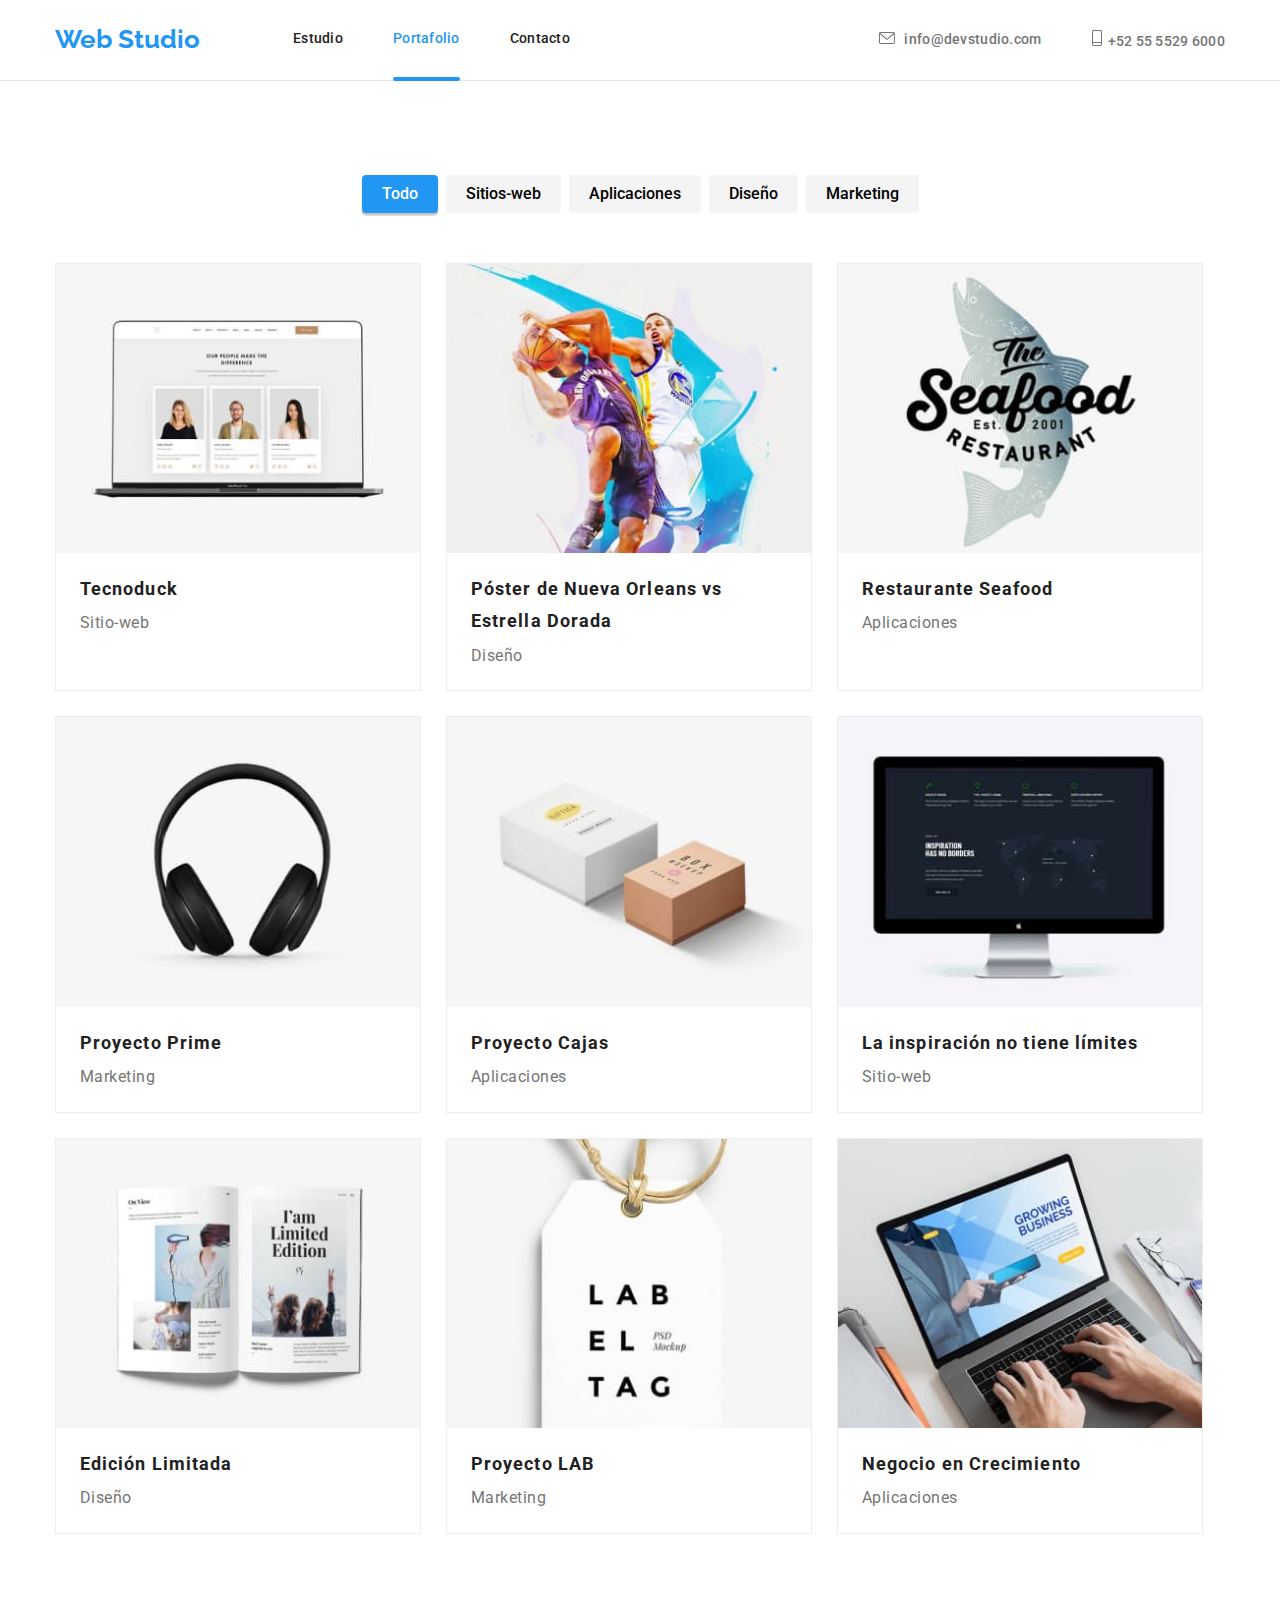
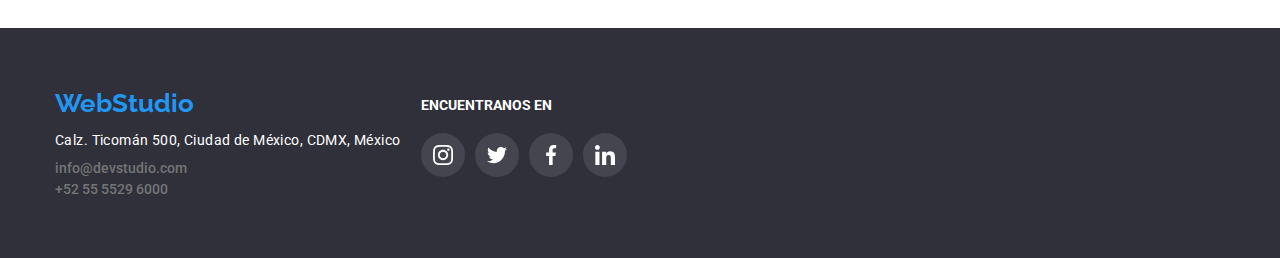
==== commit 7ea46657: "ya" ====
--- a/portafolio.html
+++ b/portafolio.html
@@ -24,10 +24,25 @@
                     </ul>
                 </nav>
             <ul class="contact-list list">
-                <li class="contact-list-item"><a class="contact-list-link" href="#">info@devstudio.com</a></li>
-                <li class="contact-list-item"><a class="contact-list-link" href="#">+52 55 5529 6000</a></li>
-            </ul>
-        </div>           
+                <li class="contact-list-item"><a class="contact-list-link" href="#">
+                 <svg
+                  class="icon-envelope"
+                  width="16"
+                  height="12"
+                >
+                  <use href="./images/symbol-defs.svg#icon-email"></use>
+                </svg>
+                       info@devstudio.com</a></li>
+                <li class="contact-list-item"><a class="contact-list-link" href="#">
+                 <svg
+                  class="icon-envelope"
+                  width="10"
+                  height="16"
+                >
+                  <use href="./images/symbol-defs.svg#icon-phone"></use>
+                </svg>+52 55 5529 6000</a></li>
+            </ul>
+        </div>              
     </header>
     <main>
       <section class="menu-section section">
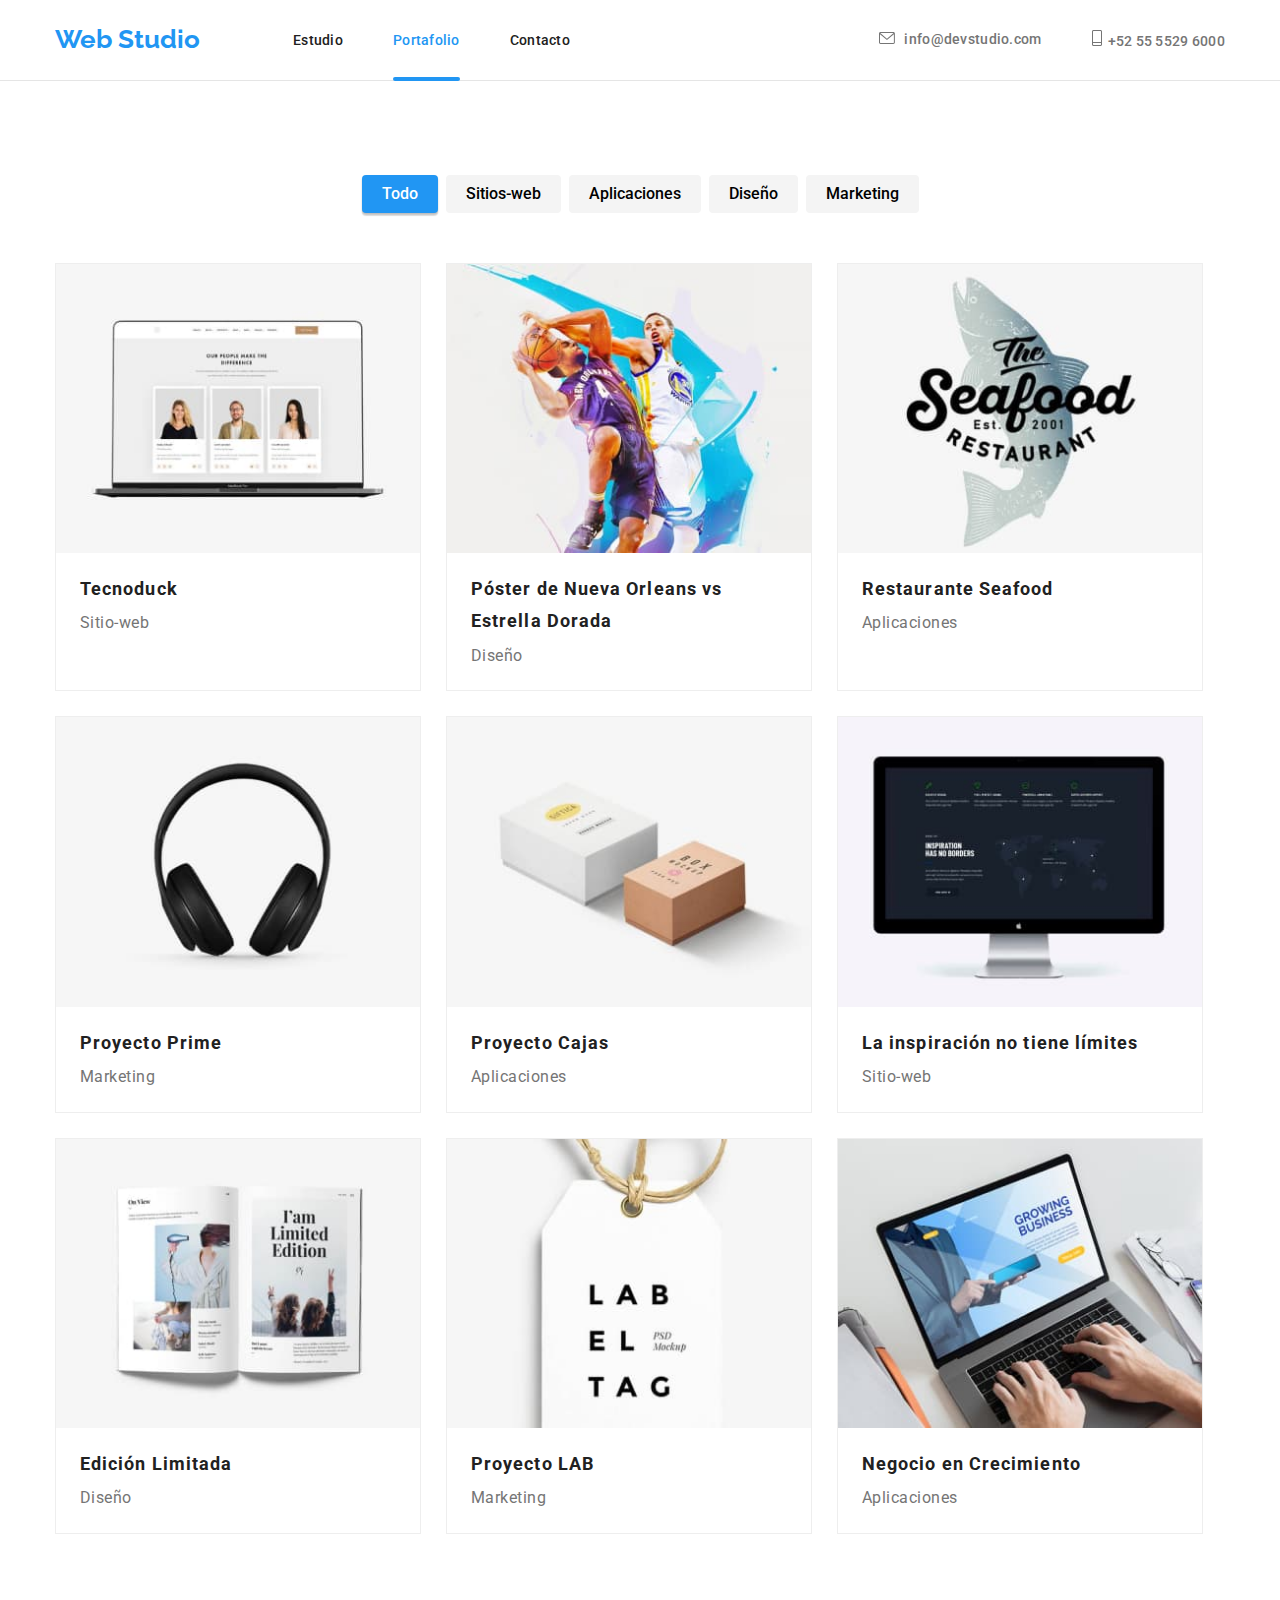
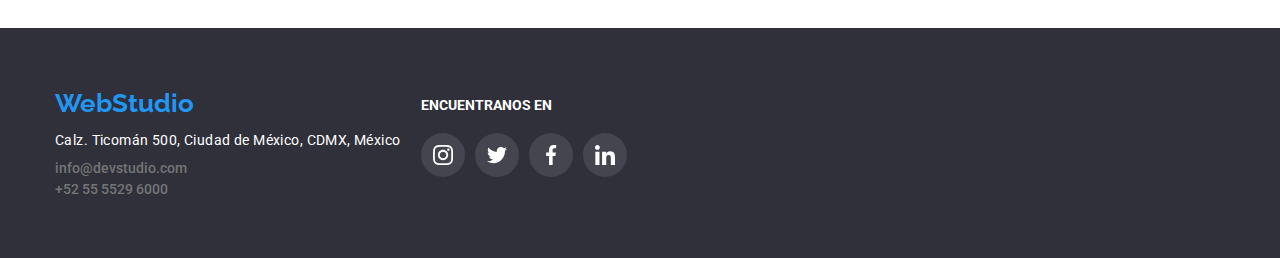
==== commit f4358bbe: "Que tal?" ====
--- a/portafolio.html
+++ b/portafolio.html
@@ -19,7 +19,7 @@
                     <a class="logo logo-header-position" href="#">Web Studio</a>
                     <ul class="menu-list list">
                         <li class="menu-list-item"><a class="menu-list-link" href="./index.html">Estudio</span></a></li>
-                        <li class="menu-list-item"><a class="menu-list-portafolio" href="./portafolio.html"><span class="span-header">Portafolio</span></a></li>
+                        <li class="menu-list-item"><a class="menu-list-portafolio active" href="./portafolio.html"><span class="span-header">Portafolio</span></a></li>
                         <li class="menu-list-item"><a class="menu-list-link" href="#">Contacto</a></li>
                     </ul>
                 </nav>
--- a/css/style.css
+++ b/css/style.css
@@ -125,15 +125,20 @@
   color: var(--brand-color);
   padding-top: 32px;
   padding-bottom: 32px;
-}
-.span-header::after{
-  content: '';
+  transition: color 250ms var(--cubic);
+}
+.menu-list-studio.active {
+  color: var(--brand-color);
   position: relative;
-  top: 30px;
-  display: flex;
+}
+.active::after{
+  position: absolute;
+  bottom: -1px;
+  left: 0px;
+  content: "";
   width: 100%;
   height: 4px;
-  background-color: #2196F3;
+  background: var(--brand-color);
   border-radius: 2px;
 }
 .menu-list-portafolio{
@@ -147,8 +152,16 @@
   padding-top: 32px;
   padding-bottom: 32px;
 }
+.menu-list-portafolio.active {
+  color: var(--brand-color);
+  position: relative;
+}
 .menu-list-link:hover, .menu-list-link:focus, .menu-list-link:active{
   color: var(--brand-color);
+  transition-property: color, transform;
+  transition-duration: 500ms;
+  transition-timing-function: linear;
+  transition-delay: 0;
 }
 .icon-envelope{
   margin-right: 6px;
@@ -174,15 +187,31 @@
 }
 .contact-list-item:hover .contact-list-link{
   color: var(--brand-color);
+  transition-property: color, transform;
+  transition-duration: 500ms;
+  transition-timing-function: linear;
+  transition-delay: 0;
 }
 .contact-list-item:hover .icon-envelope{
   fill: var(--brand-color);
+  transition-property: fill, transform;
+  transition-duration: 500ms;
+  transition-timing-function: linear;
+  transition-delay: 0;
 }
 .contact-list-link:focus{
   color: var(--brand-color);
+  transition-property: color, transform;
+  transition-duration: 500ms;
+  transition-timing-function: linear;
+  transition-delay: 0;
 }
 .contact-list-link:focus .icon-envelope{
   fill: var(--brand-color);
+  transition-property: fill, transform;
+  transition-duration: 500ms;
+  transition-timing-function: linear;
+  transition-delay: 0;
 }
 .contact-list-item:not(:last-child){
   margin-right: 50px;
@@ -365,6 +394,10 @@
 
 .team-section{
   background-color: var(--main-background-chill);
+  padding-bottom: 0;
+}
+.team-container{
+  padding-bottom: 94px;
 }
 .team-section-title{
   display: block;
@@ -392,18 +425,38 @@
 
 .team-soc-item:hover .team-soc-link{
   background-color: var(--brand-color);
+  transition-property: background-color, transform;
+  transition-duration: 500ms;
+  transition-timing-function: linear;
+  transition-delay: 0;
 }
 .team-soc-item:hover .team-soc-icon{
   fill: var(--main-color-light);
+  transition-property: fill, transform;
+  transition-duration: 500ms;
+  transition-timing-function: linear;
+  transition-delay: 0;
 }
 .team-soc-link .team-soc-icon:focus {
-    fill: var(--main-color-light)
+  fill: var(--main-color-light);
+    transition-property: fill, transform;
+  transition-duration: 500ms;
+  transition-timing-function: linear;
+  transition-delay: 0;
 }
 .team-soc-link:focus{
- background-color: var(--brand-color);
+  background-color: var(--brand-color);
+  transition-property: background-color, transform;
+  transition-duration: 500ms;
+  transition-timing-function: linear;
+  transition-delay: 0;
 }
 .team-soc-link:focus .team-soc-icon{
   fill: var(--main-color-light);
+  transition-property: fill, transform;
+  transition-duration: 500ms;
+  transition-timing-function: linear;
+  transition-delay: 0;
 }
 .team-soc-icon{
   height: 20px;
@@ -450,19 +503,21 @@
 }
 
 /*ESTO ES CLIENTS */
-
+.section-fifth{
+  background-color: var(--main-background-light);
+}
 .clients-title { 
-    margin-top: 59px;
-    font-weight: 700;
-    font-size: 36px;
-    line-height: 1.11;
-    letter-spacing: 0.02em;
-    color: var(--main-color-dark);
-    text-align: center;
+  font-weight: 700;
+  font-size: 36px;
+  line-height: 1.11;
+  letter-spacing: 0.02em;
+  color: var(--main-color-dark);
+  text-align: center;
+  margin-bottom: 50px;
 }
 .clients-list {
-    display: flex; 
-    gap: 24px;
+  display: flex; 
+  gap: 24px;
 }
 .site {
   font-size: 14px;
@@ -475,30 +530,42 @@
   flex-basis: calc((100% - 130px) / 6);
 }
 .clients-link{
-    border-radius: 4px;
-    width: 168px;
-    height: 88px;
-    border: 1px solid var(--main-border-grey);
-    display: flex;
-    align-items: center;
-    justify-content: center;
-    cursor: pointer;
+  border-radius: 4px;
+  width: 168px;
+  height: 88px;
+  border: 1px solid var(--main-border-grey);
+  display: flex;
+  align-items: center;
+  justify-content: center;
+  cursor: pointer;
 }
 .clients-list-item{
-    width: 168px;
-    height: 88px;
+  width: 168px;
+  height: 88px;
 }
 
 .clients-list-item:hover .clients-link{
   color: var(--brand-color);
   border-color: solid 1px var(--brand-color);
+  transition-property: border-color color, transform;
+  transition-duration: 500ms;
+  transition-timing-function: linear;
+  transition-delay: 0;
 }
 .clients-list-item:hover .clients-icon{
   fill: var(--brand-color);
+  transition-property: fill, transform;
+  transition-duration: 500ms;
+  transition-timing-function: linear;
+  transition-delay: 0;
 }
 .clients-link:focus .clients-icon{
-  background-color: var(--main-background-chill);
+  background-color: var(--main-background-light);
   fill: var(--brand-color);
+  transition-property: fill, transform;
+  transition-duration: 500ms;
+  transition-timing-function: linear;
+  transition-delay: 0;
 }
 .clients-icon {
   width: 104px;
@@ -508,6 +575,10 @@
 }
 .clients-icon:hover{
   fill: var(--brand-color);
+  transition-property: fill, transform;
+  transition-duration: 500ms;
+  transition-timing-function: linear;
+  transition-delay: 0;
 }
 
 
@@ -550,6 +621,10 @@
 .contacts:hover,
 .contacts:focus {
   color: var(--brand-color);
+  transition-property: color, transform;
+  transition-duration: 500ms;
+  transition-timing-function: linear;
+  transition-delay: 0;
 }
 .link.site {
   font-style: normal;
@@ -575,9 +650,17 @@
 }
 .icon-footer:hover{
   background-color: var(--brand-color);
+  transition-property: background-color, transform;
+  transition-duration: 500ms;
+  transition-timing-function: linear;
+  transition-delay: 0;
 }
 .icon-footer-encuentranos:focus .icon-footer{
   background-color: var(--brand-color);
+  transition-property: background-color, transform;
+  transition-duration: 500ms;
+  transition-timing-function: linear;
+  transition-delay: 0;
 }
 .container-icon-footer {
   display: flex;
@@ -623,6 +706,10 @@
   border-radius: 4px;
   color:  var(--main-color-light);
   cursor: pointer;
+  transition-property: background-color, transform;
+  transition-duration: 500ms;
+  transition-timing-function: linear;
+  transition-delay: 0;
 }
 .menu-section-button-all{
   display: flex;
@@ -656,6 +743,7 @@
 }
 .projects-section-list-item:hover{
   border: 1px solid var(--main-border-light);
+  transition: border 250ms var(--cubic);
   box-shadow: 0px 1px 1px rgba(0, 0, 0, 0.12), 0px 4px 4px rgba(0, 0, 0, 0.06), 1px 4px 6px rgba(0, 0, 0, 0.16);
 }
 .projects-section-title-text{
